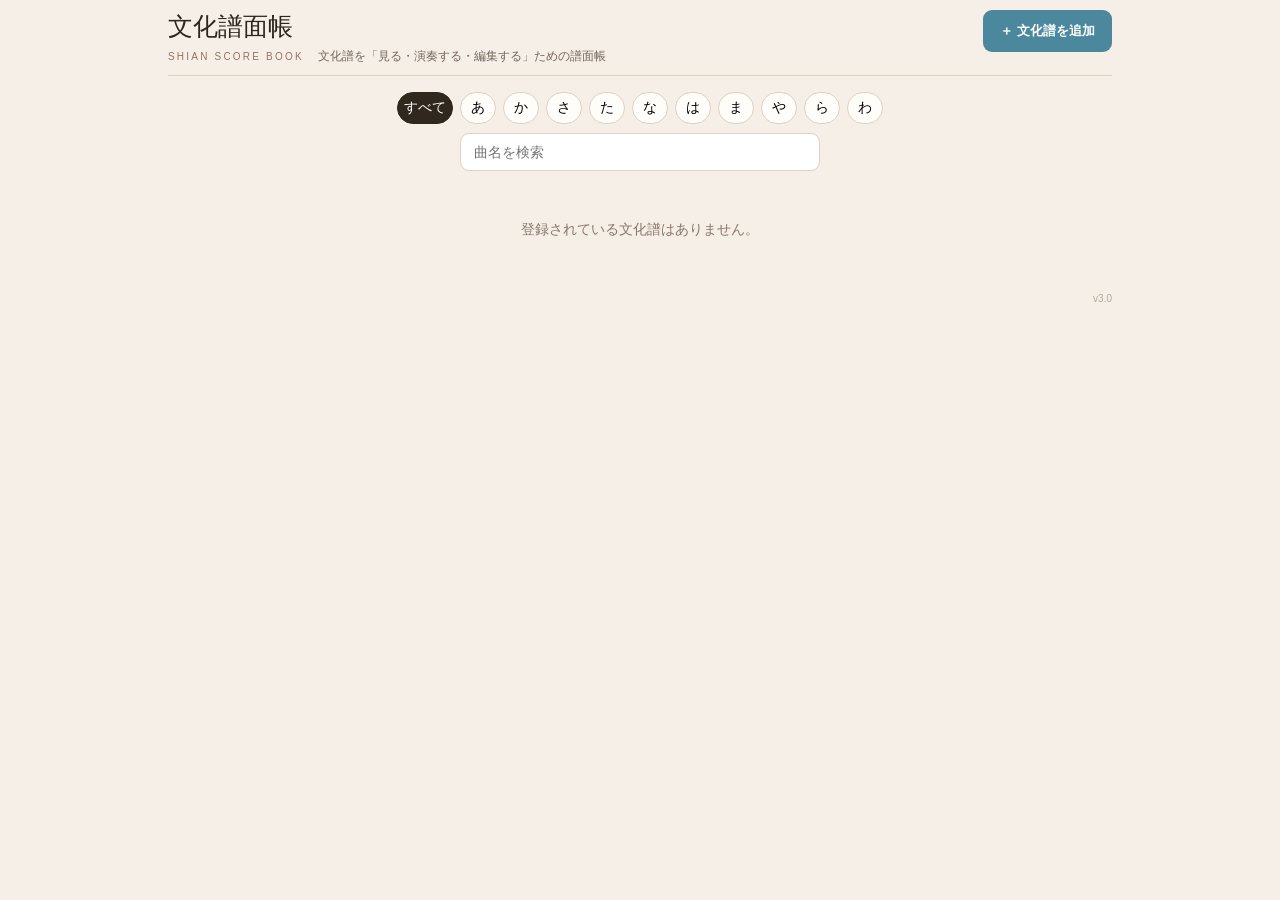
==== index.html @ ff53ab8a "Add files via upload" ====
<!doctype html>
<html lang="ja">
<head>
<meta charset="utf-8">
<meta name="viewport" content="width=device-width,initial-scale=1">
<title>文化譜面帳｜絲庵 v3.0</title>
<style>
:root{--bg:#f5efe7;--paper:#fffdfa;--ink:#2e251f;--line:#dfd0c1;--blue:#4b879d;--blue2:#e8f3f6}
*{box-sizing:border-box} body{margin:0;background:var(--bg);color:var(--ink);font-family:"Yu Mincho","Hiragino Mincho ProN","Noto Serif JP",serif}
.app{max-width:980px;margin:auto;padding:10px 18px 36px}
header{display:flex;align-items:flex-start;justify-content:space-between;gap:16px;border-bottom:1px solid var(--line);padding-bottom:10px}
.brand h1{font-size:25px;font-weight:500;margin:0 0 5px}.subline{display:flex;align-items:center;gap:14px;flex-wrap:wrap}
.en{font:10px/1.2 Arial,sans-serif;letter-spacing:.22em;color:#9a725d}.desc{font-size:12px;color:#77675d}
.add{border:0;border-radius:9px;background:var(--blue);color:white;font-weight:700;padding:12px 17px;cursor:pointer;white-space:nowrap}
.tools{padding:16px 0 8px}.kana{display:flex;gap:7px;flex-wrap:wrap;justify-content:center}
.kana button{min-width:36px;height:32px;border:1px solid var(--line);background:var(--paper);border-radius:18px;font-size:14px;cursor:pointer}
.kana button.active{background:#30271f;color:#fff;border-color:#30271f}.search{display:block;width:min(360px,100%);margin:9px auto 0;border:1px solid var(--line);border-radius:9px;background:white;padding:10px 13px;font-size:14px}
.list{display:grid;gap:9px}.card{min-height:55px;background:var(--paper);border:1px solid var(--line);border-radius:13px;box-shadow:0 1px 3px #0000000d;padding:10px 14px;display:flex;align-items:center;gap:12px}
.title{font-size:17px;flex:1;min-width:120px}.actions{display:flex;align-items:center;gap:7px}.actions button{border:1px solid var(--line);background:#fff;border-radius:7px;padding:9px 12px;font-weight:700;color:#43362e}
.actions .view{background:var(--blue2);border-color:#9fc1ce;color:#315f70}.delete{font-size:10px!important;border:0!important;background:transparent!important;color:#8a776b!important;padding:4px!important}
.empty{text-align:center;color:#8a776b;padding:42px 10px;font-size:14px}
.popup-overlay{position:fixed;inset:0;z-index:9999;display:none;background:rgba(43,35,29,.55)}
.popup-overlay.open{display:block}
.popup-center{position:absolute;left:50%;top:50%;transform:translate(-50%,-50%);width:calc(100% - 36px);max-width:460px}
.popup-card{display:block;width:100%;background:#fffdfa;border:1px solid #d8c6b5;border-radius:16px;box-shadow:0 18px 55px rgba(0,0,0,.38);padding:24px 26px 22px}
.popup-card h2{font-size:21px;font-weight:600;margin:0 0 18px;border-bottom:1px solid #eadfd4;padding-bottom:12px}
.field{margin:14px 0}.field label{display:block;font-size:12px;font-weight:700;margin-bottom:6px;color:#67574d}
.field input{width:100%;padding:11px 12px;border:1px solid var(--line);border-radius:8px;font-size:15px;background:white}
.song-name{padding:10px 12px;background:#f3ece4;border:1px solid #e2d4c7;border-radius:8px;font-size:16px;line-height:1.45;word-break:break-word}
.modal-actions{display:flex;justify-content:flex-end;gap:9px;margin-top:19px}.modal-actions button{padding:9px 16px;border-radius:8px;border:1px solid var(--line);background:#fff;cursor:pointer}.modal-actions .primary{background:var(--blue);border-color:var(--blue);color:white;font-weight:700}
.note{font-size:12px;color:#7d6e65;line-height:1.65;margin:10px 0 0}
.view-options{display:grid;gap:10px;margin-top:12px}.view-option{display:flex;align-items:center;justify-content:space-between;gap:16px;padding:11px 12px;background:#f7f1ea;border:1px solid #e2d4c7;border-radius:9px}.view-option span{font-size:14px}.view-option input{width:20px;height:20px;accent-color:var(--blue)}.view-option.disabled{opacity:.45}.view-help{font-size:11px;color:#7d6e65;line-height:1.55;margin:9px 0 0}
@media(max-width:620px){.app{padding:9px 10px 28px}.brand h1{font-size:21px}.desc{display:none}.add{padding:10px 12px}.card{align-items:flex-start;flex-wrap:wrap}.title{flex-basis:100%}.actions{width:100%;justify-content:flex-start}.actions button{padding:8px 9px}}
</style>
</head>
<body>
<div class="app">
<header>
  <div class="brand"><h1>文化譜面帳</h1><div class="subline"><span class="en">SHIAN SCORE BOOK</span><span class="desc">文化譜を「見る・演奏する・編集する」ための譜面帳</span></div></div>
  <button class="add" id="addBtn">＋ 文化譜を追加</button>
</header>
<section class="tools">
  <div class="kana" id="kana">
<button type="button" class="active" data-row="すべて">すべて</button>
<button type="button" data-row="あ">あ</button>
<button type="button" data-row="か">か</button>
<button type="button" data-row="さ">さ</button>
<button type="button" data-row="た">た</button>
<button type="button" data-row="な">な</button>
<button type="button" data-row="は">は</button>
<button type="button" data-row="ま">ま</button>
<button type="button" data-row="や">や</button>
<button type="button" data-row="ら">ら</button>
<button type="button" data-row="わ">わ</button>
</div>
  <input class="search" id="search" type="search" placeholder="曲名を検索">
</section>
<main class="list" id="list"></main>
<div style="text-align:right;font:10px Arial,sans-serif;color:#b7a89b;margin-top:12px">v3.0</div>
<div class="popup-overlay" id="viewDialog" aria-hidden="true"><div class="popup-center"><div class="popup-card" role="dialog" aria-modal="true"><h2>譜面に表示するもの</h2><div class="song-name" id="viewSongTitle"></div><div class="view-options" id="viewOptions"></div><p class="view-help">チェックを外した項目は、この閲覧時だけ非表示になります。保存済みの文化譜データは変更しません。</p><div class="modal-actions"><button type="button" id="viewCancel">キャンセル</button><button type="button" class="primary" id="viewGo">GO：譜面を見る</button></div></div></div></div>
<input id="file" type="file" accept=".json,application/json" hidden>
</div>

<div class="popup-overlay" id="readingDialog" aria-hidden="true">
<div class="popup-center"><div class="popup-card" role="dialog" aria-modal="true" aria-labelledby="readingTitle">
<h2 id="readingTitle">曲名のよみを入力</h2>
<div class="field"><label>曲名</label><div class="song-name" id="modalTitle"></div></div>
<div class="field"><label for="modalReading">よみ（ひらがな）</label><input id="modalReading" autocomplete="off" placeholder="例：こんぴらふねふね"></div>
<p class="note">50音順に正しく並べるため、この曲の「よみ」だけ入力してください。最初の登録時だけ必要です。</p>
<div class="modal-actions"><button type="button" id="readingCancel">キャンセル</button><button type="button" class="primary" id="registerBtn">登録</button></div>
</div></div></div>

<div class="popup-overlay" id="duplicateDialog" aria-hidden="true">
<div class="popup-center"><div class="popup-card" role="dialog" aria-modal="true" aria-labelledby="duplicateTitle">
<h2 id="duplicateTitle">すでに登録されています</h2><p id="duplicateText"></p>
<p class="note">更新すると、譜面帳に登録されている同名の文化譜データを今回選んだJSONで置き換えます。</p>
<div class="modal-actions"><button type="button" id="duplicateCancel">キャンセル</button><button type="button" class="primary" id="duplicateUpdate">更新</button></div>
</div></div></div>

<script>
(()=>{
const KEY="shian-scorebook-library-v2";
const ROWS=["すべて","あ","か","さ","た","な","は","ま","や","ら","わ"];
let active="すべて", pending=null, duplicateIndex=-1, pendingView=null;
const $=s=>document.querySelector(s), list=$("#list"), file=$("#file"), collator=new Intl.Collator("ja",{sensitivity:"base",numeric:true});

function load(){try{const x=JSON.parse(localStorage.getItem(KEY)||"[]");return Array.isArray(x)?x:[]}catch{return []}}
function save(x){localStorage.setItem(KEY,JSON.stringify(x))}
function hira(s=""){return s.normalize("NFKC").replace(/[ァ-ヶ]/g,c=>String.fromCharCode(c.charCodeAt(0)-0x60)).replace(/\s+/g,"").toLowerCase()}
function baseKana(s=""){return hira(s).normalize("NFD").replace(/[\u3099\u309A]/g,"").normalize("NFC").replace(/[ぁぃぅぇぉ]/g,c=>({"ぁ":"あ","ぃ":"い","ぅ":"う","ぇ":"え","ぉ":"お"}[c])).replace(/[ゃゅょ]/g,c=>({"ゃ":"や","ゅ":"ゆ","ょ":"よ"}[c])).replace("っ","つ")}
function rowOf(reading){
 const c=baseKana(reading)[0]||"";
 const map={あ:"あ",い:"あ",う:"あ",え:"あ",お:"あ",か:"か",き:"か",く:"か",け:"か",こ:"か",さ:"さ",し:"さ",す:"さ",せ:"さ",そ:"さ",た:"た",ち:"た",つ:"た",て:"た",と:"た",な:"な",に:"な",ぬ:"な",ね:"な",の:"な",は:"は",ひ:"は",ふ:"は",へ:"は",ほ:"は",ま:"ま",み:"ま",む:"ま",め:"ま",も:"ま",や:"や",ゆ:"や",よ:"や",ら:"ら",り:"ら",る:"ら",れ:"ら",ろ:"ら",わ:"わ",を:"わ",ん:"わ"};
 return map[c]||"";
}
function kanaOnly(title){return /^[\u3040-\u309f\u30a0-\u30ffー・ 　]+$/.test(title)}
function scoreFrom(data){return data&&data.score&&typeof data.score==="object"?data.score:data}
function titleFrom(data){
 const s=scoreFrom(data)||{};
 return String(s.title||data.title||data.name||data.scoreTitle||"").trim();
}
function readingFrom(data,title){
 const s=scoreFrom(data)||{};
 return String(s.reading||s.yomigana||s.kana||data.reading||data.yomigana||data.kana||(kanaOnly(title)?title:"")).trim();
}
function valid(data){
 if(!data||typeof data!=="object")return false;
 if(data.format==="shian-bunkafu"&&data.score&&typeof data.score==="object")return true;
 const s=scoreFrom(data);
 return !!(s&&typeof s==="object"&&(
   "title" in s||Array.isArray(s.notes)||Array.isArray(s.vocalNotes)||
   Array.isArray(s.scoreParts)||Array.isArray(s.rowMeasureCounts)||
   typeof s.rows==="number"||typeof s.measuresPerRow==="number"
 ));
}
function makeItem(data,title,reading,old={}){
 return {...old,id:old.id||crypto.randomUUID(),title,reading:hira(reading),payload:data,updatedAt:new Date().toISOString(),createdAt:old.createdAt||new Date().toISOString()};
}
function openPopup(el){el.classList.add("open");el.setAttribute("aria-hidden","false")}
function closePopup(el){el.classList.remove("open");el.setAttribute("aria-hidden","true")}
function finishAdd(data,title,reading){
 let lib=load(); duplicateIndex=lib.findIndex(x=>x.title===title);
 pending={data,title,reading};
 if(duplicateIndex>=0){$("#duplicateText").textContent="「"+title+"」は譜面帳に登録済みです。更新しますか？";openPopup($("#duplicateDialog"));return}
 lib.push(makeItem(data,title,reading));save(lib);pending=null;render();
}
function scoreOfPayload(payload){return payload&&payload.score&&typeof payload.score==="object"?payload.score:payload}
function hasLyrics(score){return Array.isArray(score?.lyrics)&&score.lyrics.some(x=>String(x||"").trim())}
function hasVocal(score){return Array.isArray(score?.vocalNotes)&&score.vocalNotes.length>0}
function layerLabel(layer,index){if(layer?.name)return String(layer.name);if(layer?.label)return String(layer.label);if(layer?.id==="technique-layer")return "奏法";return "書き込み"+(index+1)}
function openViewOptions(item){
 const score=scoreOfPayload(item.payload)||{},box=$("#viewOptions");pendingView=item;$("#viewSongTitle").textContent=item.title;box.innerHTML="";
 const add=(key,label,checked,enabled=true)=>{const row=document.createElement("label");row.className="view-option"+(enabled?"":" disabled");const name=document.createElement("span");name.textContent=label;const input=document.createElement("input");input.type="checkbox";input.dataset.viewKey=key;input.checked=checked;input.disabled=!enabled;row.append(name,input);box.append(row)};
 add("lyrics","歌詞",score.lyricsVisible!==false,hasLyrics(score));add("vocal","唄",score.vocalVisible!==false,hasVocal(score));
 (Array.isArray(score.layers)?score.layers:[]).forEach((layer,i)=>{const tech=layer?.id==="technique-layer",items=Array.isArray(layer?.items)&&layer.items.length>0;add("layer:"+i,layerLabel(layer,i),layer?.visible!==false,tech||items)});
 openPopup($("#viewDialog"));
}
function render(){
 let lib=load().sort((a,b)=>collator.compare(hira(a.reading||a.title),hira(b.reading||b.title)));
 const q=hira($("#search").value);
 lib=lib.filter(x=>(active==="すべて"||rowOf(x.reading||x.title)===active)&&(!q||hira(x.title).includes(q)||hira(x.reading).includes(q)));
 list.innerHTML="";
 if(!lib.length){list.innerHTML='<div class="empty">登録されている文化譜はありません。</div>';return}
 for(const x of lib){
  const card=document.createElement("article");card.className="card";
  const t=document.createElement("div");t.className="title";t.textContent=x.title;
  const a=document.createElement("div");a.className="actions";
  const view=document.createElement("button");view.className="view";view.textContent="譜面を見る";view.title="表示する項目を選んで譜面を見る";view.onclick=()=>openViewOptions(x);
  const play=document.createElement("button");play.textContent="▶ 自動演奏";play.title="絲庵譜プレーヤーで開く";
  play.onclick=()=>{
    try{
      sessionStorage.setItem("shian-scorebook-player-score",JSON.stringify(x.payload));
      location.href="./player.html?from=scorebook";
    }catch(error){
      alert("自動演奏へ文化譜を渡せませんでした。\n"+(error?.message||error));
    }
  };
  const del=document.createElement("button");del.className="delete";del.textContent="譜面帳から削除";
  del.onclick=()=>{if(confirm("「"+x.title+"」を譜面帳から削除しますか？\\n元のJSONファイルは削除されません。")){save(load().filter(y=>y.id!==x.id));render()}};
  a.append(view,play,del);card.append(t,a);list.append(card);
 }
}
const kana=$("#kana");
kana.querySelectorAll("button[data-row]").forEach(b=>{
 b.addEventListener("click",()=>{
   active=b.dataset.row;
   kana.querySelectorAll("button[data-row]").forEach(x=>x.classList.toggle("active",x===b));
   render();
 });
});
$("#search").addEventListener("input",render);
$("#addBtn").onclick=()=>{file.value="";file.click()};
file.onchange=async()=>{
 const f=file.files[0];if(!f)return;
 try{
  const data=JSON.parse(await f.text());
  if(!valid(data))throw new Error("文化譜JSONとして認識できません。文化譜作成アプリで保存したJSONを選んでください。");
  const title=titleFrom(data);if(!title)throw new Error("曲名が見つかりません。");
  const reading=readingFrom(data,title);
  if(reading){finishAdd(data,title,reading)}
  else{pending={data,title};$("#modalTitle").textContent=title;$("#modalReading").value="";openPopup($("#readingDialog"));setTimeout(()=>$("#modalReading").focus(),50)}
 }catch(e){alert("文化譜を追加できませんでした。\\n"+e.message)}
};
$("#readingCancel").onclick=()=>{closePopup($("#readingDialog"));pending=null};
$("#registerBtn").onclick=()=>{
 if(!pending)return;
 const r=$("#modalReading").value.trim();
 if(!r){$("#modalReading").focus();return}
 const p=pending;pending=null;closePopup($("#readingDialog"));finishAdd(p.data,p.title,r);
};
$("#duplicateCancel").onclick=()=>{closePopup($("#duplicateDialog"));pending=null;duplicateIndex=-1};
$("#duplicateUpdate").onclick=()=>{
 if(pending&&duplicateIndex>=0){
  const lib=load(),old=lib[duplicateIndex];
  lib[duplicateIndex]=makeItem(pending.data,pending.title,pending.reading||old.reading,old);save(lib);render();
 }
 closePopup($("#duplicateDialog"));pending=null;duplicateIndex=-1;
};
$("#modalReading").addEventListener("keydown",e=>{if(e.key==="Enter")$("#registerBtn").click()});
$("#viewCancel").onclick=()=>{closePopup($("#viewDialog"));pendingView=null};
$("#viewGo").onclick=()=>{
 if(!pendingView)return;
 try{
  const cloned=JSON.parse(JSON.stringify(pendingView.payload)),score=scoreOfPayload(cloned);
  $("#viewOptions").querySelectorAll("input[data-view-key]").forEach(input=>{if(input.disabled)return;const key=input.dataset.viewKey;if(key==="lyrics")score.lyricsVisible=input.checked;else if(key==="vocal")score.vocalVisible=input.checked;else if(key.startsWith("layer:")){const i=Number(key.slice(6));if(Array.isArray(score.layers)&&score.layers[i]){score.layers[i].visible=input.checked;score.layers[i].printEnabled=input.checked}}});
  sessionStorage.setItem("shian-scorebook-view-score",JSON.stringify(cloned));closePopup($("#viewDialog"));pendingView=null;location.href="./viewer.html";
 }catch(error){alert("譜面を開く準備ができませんでした。\\n"+(error?.message||error))}
};
render();
})();
</script>
</body></html>
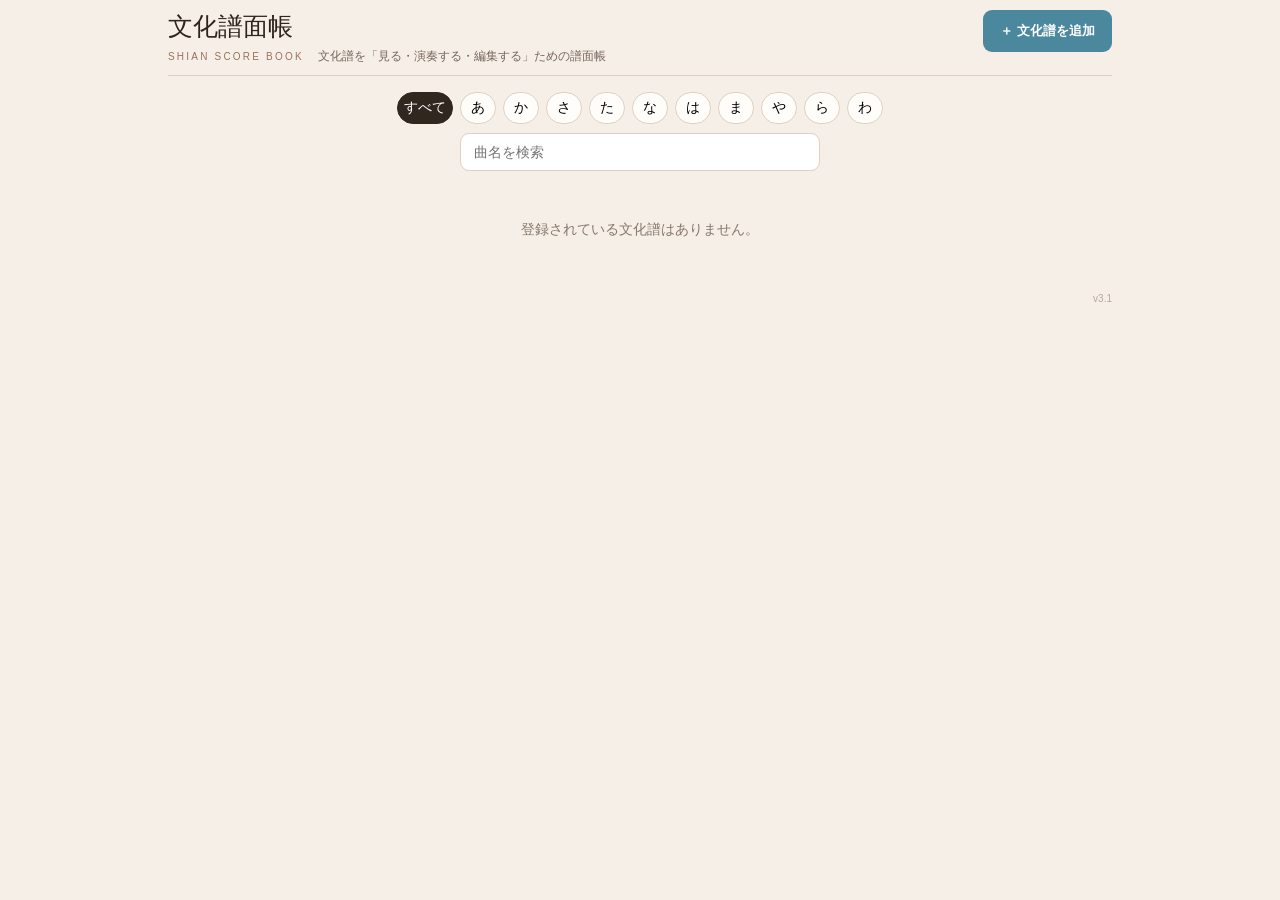
==== commit 18dbde57: "Add files via upload" ====
--- a/index.html
+++ b/index.html
@@ -3,7 +3,7 @@
 <head>
 <meta charset="utf-8">
 <meta name="viewport" content="width=device-width,initial-scale=1">
-<title>文化譜面帳｜絲庵 v3.0</title>
+<title>文化譜面帳｜絲庵 v3.1</title>
 <style>
 :root{--bg:#f5efe7;--paper:#fffdfa;--ink:#2e251f;--line:#dfd0c1;--blue:#4b879d;--blue2:#e8f3f6}
 *{box-sizing:border-box} body{margin:0;background:var(--bg);color:var(--ink);font-family:"Yu Mincho","Hiragino Mincho ProN","Noto Serif JP",serif}
@@ -56,7 +56,7 @@
   <input class="search" id="search" type="search" placeholder="曲名を検索">
 </section>
 <main class="list" id="list"></main>
-<div style="text-align:right;font:10px Arial,sans-serif;color:#b7a89b;margin-top:12px">v3.0</div>
+<div style="text-align:right;font:10px Arial,sans-serif;color:#b7a89b;margin-top:12px">v3.1</div>
 <div class="popup-overlay" id="viewDialog" aria-hidden="true"><div class="popup-center"><div class="popup-card" role="dialog" aria-modal="true"><h2>譜面に表示するもの</h2><div class="song-name" id="viewSongTitle"></div><div class="view-options" id="viewOptions"></div><p class="view-help">チェックを外した項目は、この閲覧時だけ非表示になります。保存済みの文化譜データは変更しません。</p><div class="modal-actions"><button type="button" id="viewCancel">キャンセル</button><button type="button" class="primary" id="viewGo">GO：譜面を見る</button></div></div></div></div>
 <input id="file" type="file" accept=".json,application/json" hidden>
 </div>
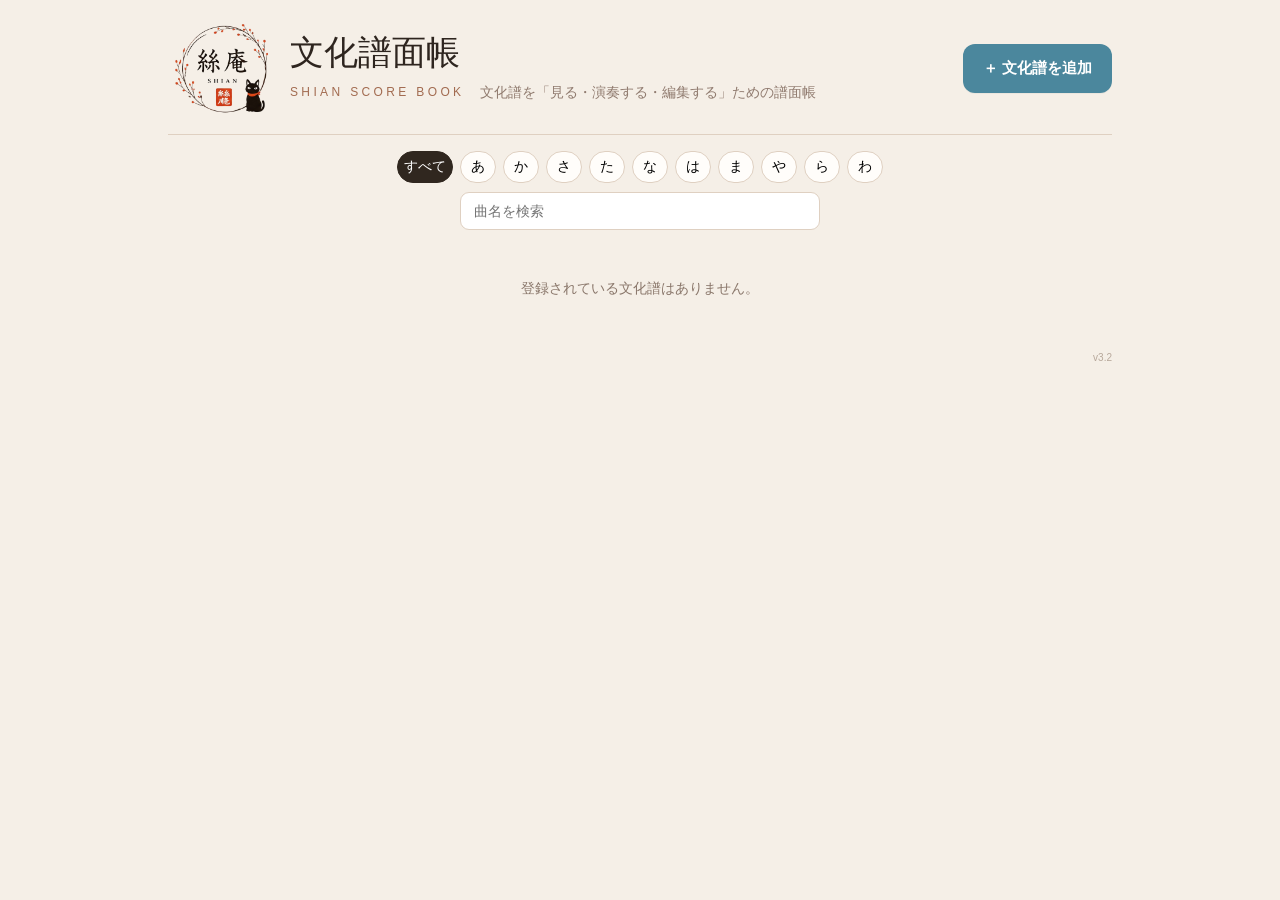
==== commit 196ee943: "Add files via upload" ====
--- a/index.html
+++ b/index.html
@@ -3,15 +3,22 @@
 <head>
 <meta charset="utf-8">
 <meta name="viewport" content="width=device-width,initial-scale=1">
-<title>文化譜面帳｜絲庵 v3.1</title>
+<title>文化譜面帳｜絲庵 v3.2</title>
 <style>
 :root{--bg:#f5efe7;--paper:#fffdfa;--ink:#2e251f;--line:#dfd0c1;--blue:#4b879d;--blue2:#e8f3f6}
 *{box-sizing:border-box} body{margin:0;background:var(--bg);color:var(--ink);font-family:"Yu Mincho","Hiragino Mincho ProN","Noto Serif JP",serif}
 .app{max-width:980px;margin:auto;padding:10px 18px 36px}
-header{display:flex;align-items:flex-start;justify-content:space-between;gap:16px;border-bottom:1px solid var(--line);padding-bottom:10px}
-.brand h1{font-size:25px;font-weight:500;margin:0 0 5px}.subline{display:flex;align-items:center;gap:14px;flex-wrap:wrap}
+header.top-header{display:flex;align-items:center;justify-content:space-between;gap:22px;border-bottom:1px solid var(--line);padding:6px 0 14px}
+.brand-block{display:flex;align-items:center;gap:18px;min-width:0}
+.brand-logo{width:104px;height:104px;object-fit:contain;flex:0 0 auto}
+.brand-copy{min-width:0}
+.brand-copy h1{font:500 34px/1.15 "Yu Mincho",serif;margin:0 0 10px;white-space:nowrap}
+.brand-copy .subline{display:flex;align-items:center;gap:16px;flex-wrap:wrap}
+.brand-copy .en{font-size:12px;letter-spacing:.28em;color:#a26b50;white-space:nowrap}
+.brand-copy .desc{font:14px/1.5 "Yu Mincho",serif;color:#907b6f}
+.subline{display:flex;align-items:center;gap:14px;flex-wrap:wrap}
 .en{font:10px/1.2 Arial,sans-serif;letter-spacing:.22em;color:#9a725d}.desc{font-size:12px;color:#77675d}
-.add{border:0;border-radius:9px;background:var(--blue);color:white;font-weight:700;padding:12px 17px;cursor:pointer;white-space:nowrap}
+.add{border:0;border-radius:12px;background:var(--blue);color:white;font-weight:700;padding:15px 20px;cursor:pointer;white-space:nowrap;font-size:15px;box-shadow:0 1px 0 rgba(0,0,0,.04)}
 .tools{padding:16px 0 8px}.kana{display:flex;gap:7px;flex-wrap:wrap;justify-content:center}
 .kana button{min-width:36px;height:32px;border:1px solid var(--line);background:var(--paper);border-radius:18px;font-size:14px;cursor:pointer}
 .kana button.active{background:#30271f;color:#fff;border-color:#30271f}.search{display:block;width:min(360px,100%);margin:9px auto 0;border:1px solid var(--line);border-radius:9px;background:white;padding:10px 13px;font-size:14px}
@@ -30,13 +37,35 @@
 .modal-actions{display:flex;justify-content:flex-end;gap:9px;margin-top:19px}.modal-actions button{padding:9px 16px;border-radius:8px;border:1px solid var(--line);background:#fff;cursor:pointer}.modal-actions .primary{background:var(--blue);border-color:var(--blue);color:white;font-weight:700}
 .note{font-size:12px;color:#7d6e65;line-height:1.65;margin:10px 0 0}
 .view-options{display:grid;gap:10px;margin-top:12px}.view-option{display:flex;align-items:center;justify-content:space-between;gap:16px;padding:11px 12px;background:#f7f1ea;border:1px solid #e2d4c7;border-radius:9px}.view-option span{font-size:14px}.view-option input{width:20px;height:20px;accent-color:var(--blue)}.view-option.disabled{opacity:.45}.view-help{font-size:11px;color:#7d6e65;line-height:1.55;margin:9px 0 0}
-@media(max-width:620px){.app{padding:9px 10px 28px}.brand h1{font-size:21px}.desc{display:none}.add{padding:10px 12px}.card{align-items:flex-start;flex-wrap:wrap}.title{flex-basis:100%}.actions{width:100%;justify-content:flex-start}.actions button{padding:8px 9px}}
+@media(max-width:620px){
+.app{padding:9px 10px 28px}
+header.top-header{align-items:center;gap:9px;padding-bottom:10px}
+.brand-block{gap:10px}
+.brand-logo{width:62px;height:62px}
+.brand-copy h1{font-size:22px;margin-bottom:5px}
+.brand-copy .en{font-size:9px;letter-spacing:.18em}
+.brand-copy .desc{display:none}
+.add{padding:10px 11px;font-size:12px}
+.card{align-items:flex-start;flex-wrap:wrap}
+.title{flex-basis:100%}
+.actions{width:100%;justify-content:flex-start}
+.actions button{padding:8px 9px}
+}
 </style>
 </head>
 <body>
 <div class="app">
-<header>
-  <div class="brand"><h1>文化譜面帳</h1><div class="subline"><span class="en">SHIAN SCORE BOOK</span><span class="desc">文化譜を「見る・演奏する・編集する」ための譜面帳</span></div></div>
+<header class="top-header">
+  <div class="brand-block">
+    <img class="brand-logo" src="./assets/shian.png" alt="絲庵 SHIAN">
+    <div class="brand-copy">
+      <h1>文化譜面帳</h1>
+      <div class="subline">
+        <span class="en">SHIAN SCORE BOOK</span>
+        <span class="desc">文化譜を「見る・演奏する・編集する」ための譜面帳</span>
+      </div>
+    </div>
+  </div>
   <button class="add" id="addBtn">＋ 文化譜を追加</button>
 </header>
 <section class="tools">
@@ -56,7 +85,7 @@
   <input class="search" id="search" type="search" placeholder="曲名を検索">
 </section>
 <main class="list" id="list"></main>
-<div style="text-align:right;font:10px Arial,sans-serif;color:#b7a89b;margin-top:12px">v3.1</div>
+<div style="text-align:right;font:10px Arial,sans-serif;color:#b7a89b;margin-top:12px">v3.2</div>
 <div class="popup-overlay" id="viewDialog" aria-hidden="true"><div class="popup-center"><div class="popup-card" role="dialog" aria-modal="true"><h2>譜面に表示するもの</h2><div class="song-name" id="viewSongTitle"></div><div class="view-options" id="viewOptions"></div><p class="view-help">チェックを外した項目は、この閲覧時だけ非表示になります。保存済みの文化譜データは変更しません。</p><div class="modal-actions"><button type="button" id="viewCancel">キャンセル</button><button type="button" class="primary" id="viewGo">GO：譜面を見る</button></div></div></div></div>
 <input id="file" type="file" accept=".json,application/json" hidden>
 </div>
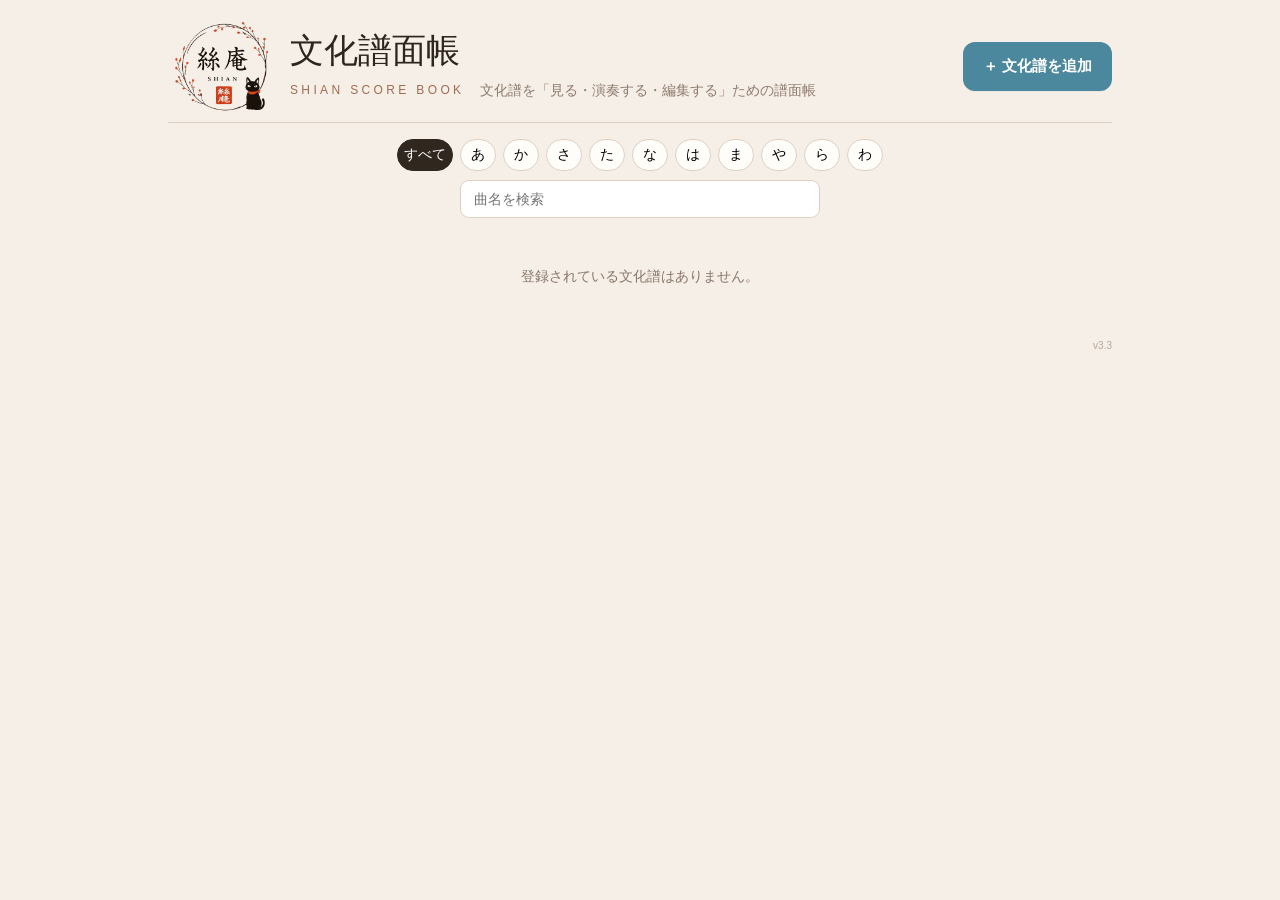
==== commit 68dd2cf7: "Add files via upload" ====
--- a/index.html
+++ b/index.html
@@ -3,12 +3,12 @@
 <head>
 <meta charset="utf-8">
 <meta name="viewport" content="width=device-width,initial-scale=1">
-<title>文化譜面帳｜絲庵 v3.2</title>
+<title>文化譜面帳｜絲庵 v3.3</title>
 <style>
 :root{--bg:#f5efe7;--paper:#fffdfa;--ink:#2e251f;--line:#dfd0c1;--blue:#4b879d;--blue2:#e8f3f6}
 *{box-sizing:border-box} body{margin:0;background:var(--bg);color:var(--ink);font-family:"Yu Mincho","Hiragino Mincho ProN","Noto Serif JP",serif}
 .app{max-width:980px;margin:auto;padding:10px 18px 36px}
-header.top-header{display:flex;align-items:center;justify-content:space-between;gap:22px;border-bottom:1px solid var(--line);padding:6px 0 14px}
+header.top-header{display:flex;align-items:center;justify-content:space-between;gap:22px;border-bottom:1px solid var(--line);padding:4px 0 4px}
 .brand-block{display:flex;align-items:center;gap:18px;min-width:0}
 .brand-logo{width:104px;height:104px;object-fit:contain;flex:0 0 auto}
 .brand-copy{min-width:0}
@@ -39,7 +39,7 @@
 .view-options{display:grid;gap:10px;margin-top:12px}.view-option{display:flex;align-items:center;justify-content:space-between;gap:16px;padding:11px 12px;background:#f7f1ea;border:1px solid #e2d4c7;border-radius:9px}.view-option span{font-size:14px}.view-option input{width:20px;height:20px;accent-color:var(--blue)}.view-option.disabled{opacity:.45}.view-help{font-size:11px;color:#7d6e65;line-height:1.55;margin:9px 0 0}
 @media(max-width:620px){
 .app{padding:9px 10px 28px}
-header.top-header{align-items:center;gap:9px;padding-bottom:10px}
+header.top-header{align-items:center;gap:9px;padding-bottom:5px}
 .brand-block{gap:10px}
 .brand-logo{width:62px;height:62px}
 .brand-copy h1{font-size:22px;margin-bottom:5px}
@@ -85,7 +85,7 @@
   <input class="search" id="search" type="search" placeholder="曲名を検索">
 </section>
 <main class="list" id="list"></main>
-<div style="text-align:right;font:10px Arial,sans-serif;color:#b7a89b;margin-top:12px">v3.2</div>
+<div style="text-align:right;font:10px Arial,sans-serif;color:#b7a89b;margin-top:12px">v3.3</div>
 <div class="popup-overlay" id="viewDialog" aria-hidden="true"><div class="popup-center"><div class="popup-card" role="dialog" aria-modal="true"><h2>譜面に表示するもの</h2><div class="song-name" id="viewSongTitle"></div><div class="view-options" id="viewOptions"></div><p class="view-help">チェックを外した項目は、この閲覧時だけ非表示になります。保存済みの文化譜データは変更しません。</p><div class="modal-actions"><button type="button" id="viewCancel">キャンセル</button><button type="button" class="primary" id="viewGo">GO：譜面を見る</button></div></div></div></div>
 <input id="file" type="file" accept=".json,application/json" hidden>
 </div>
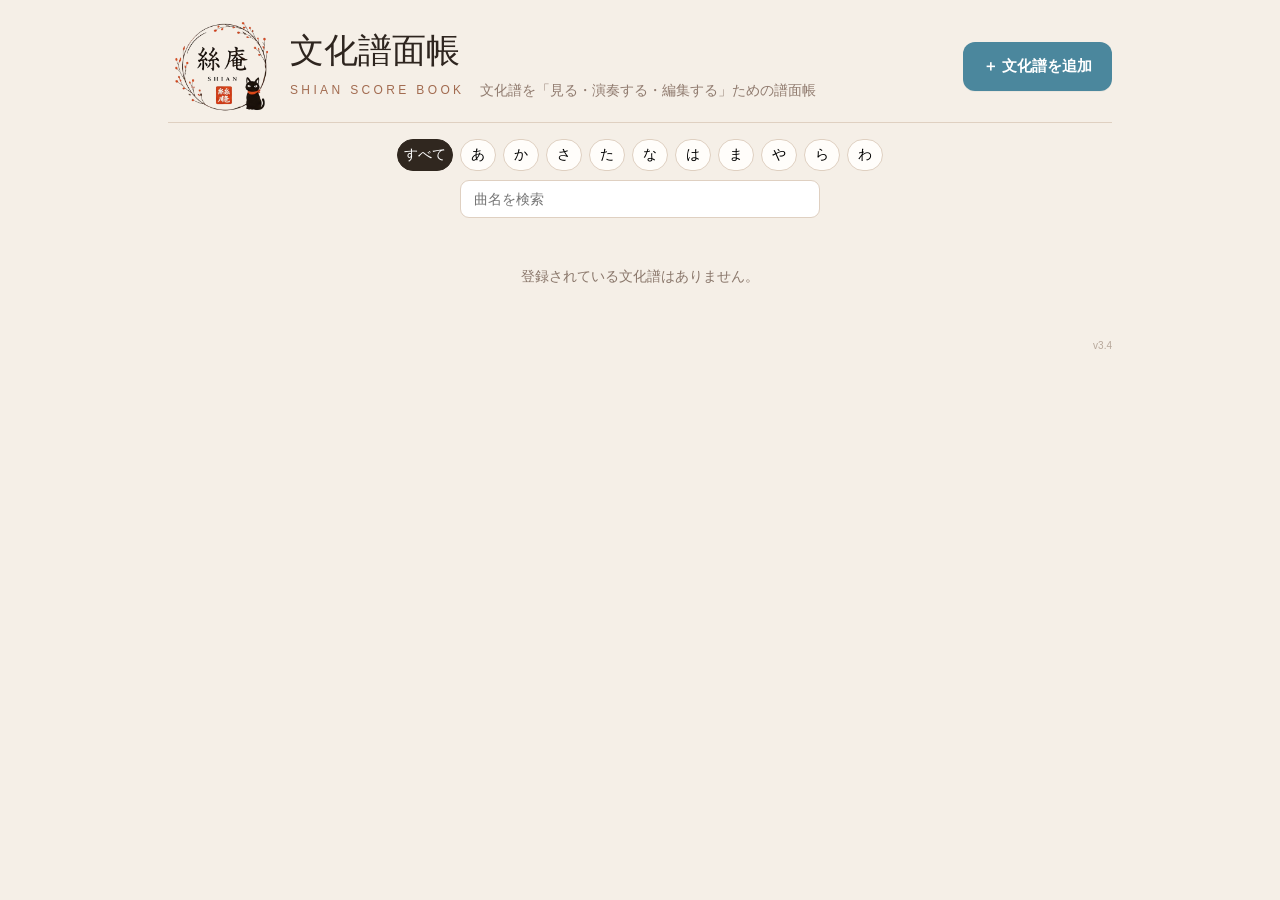
==== commit 27068975: "Add files via upload" ====
--- a/index.html
+++ b/index.html
@@ -3,7 +3,7 @@
 <head>
 <meta charset="utf-8">
 <meta name="viewport" content="width=device-width,initial-scale=1">
-<title>文化譜面帳｜絲庵 v3.3</title>
+<title>文化譜面帳｜絲庵 v3.4</title>
 <style>
 :root{--bg:#f5efe7;--paper:#fffdfa;--ink:#2e251f;--line:#dfd0c1;--blue:#4b879d;--blue2:#e8f3f6}
 *{box-sizing:border-box} body{margin:0;background:var(--bg);color:var(--ink);font-family:"Yu Mincho","Hiragino Mincho ProN","Noto Serif JP",serif}
@@ -85,7 +85,7 @@
   <input class="search" id="search" type="search" placeholder="曲名を検索">
 </section>
 <main class="list" id="list"></main>
-<div style="text-align:right;font:10px Arial,sans-serif;color:#b7a89b;margin-top:12px">v3.3</div>
+<div style="text-align:right;font:10px Arial,sans-serif;color:#b7a89b;margin-top:12px">v3.4</div>
 <div class="popup-overlay" id="viewDialog" aria-hidden="true"><div class="popup-center"><div class="popup-card" role="dialog" aria-modal="true"><h2>譜面に表示するもの</h2><div class="song-name" id="viewSongTitle"></div><div class="view-options" id="viewOptions"></div><p class="view-help">チェックを外した項目は、この閲覧時だけ非表示になります。保存済みの文化譜データは変更しません。</p><div class="modal-actions"><button type="button" id="viewCancel">キャンセル</button><button type="button" class="primary" id="viewGo">GO：譜面を見る</button></div></div></div></div>
 <input id="file" type="file" accept=".json,application/json" hidden>
 </div>
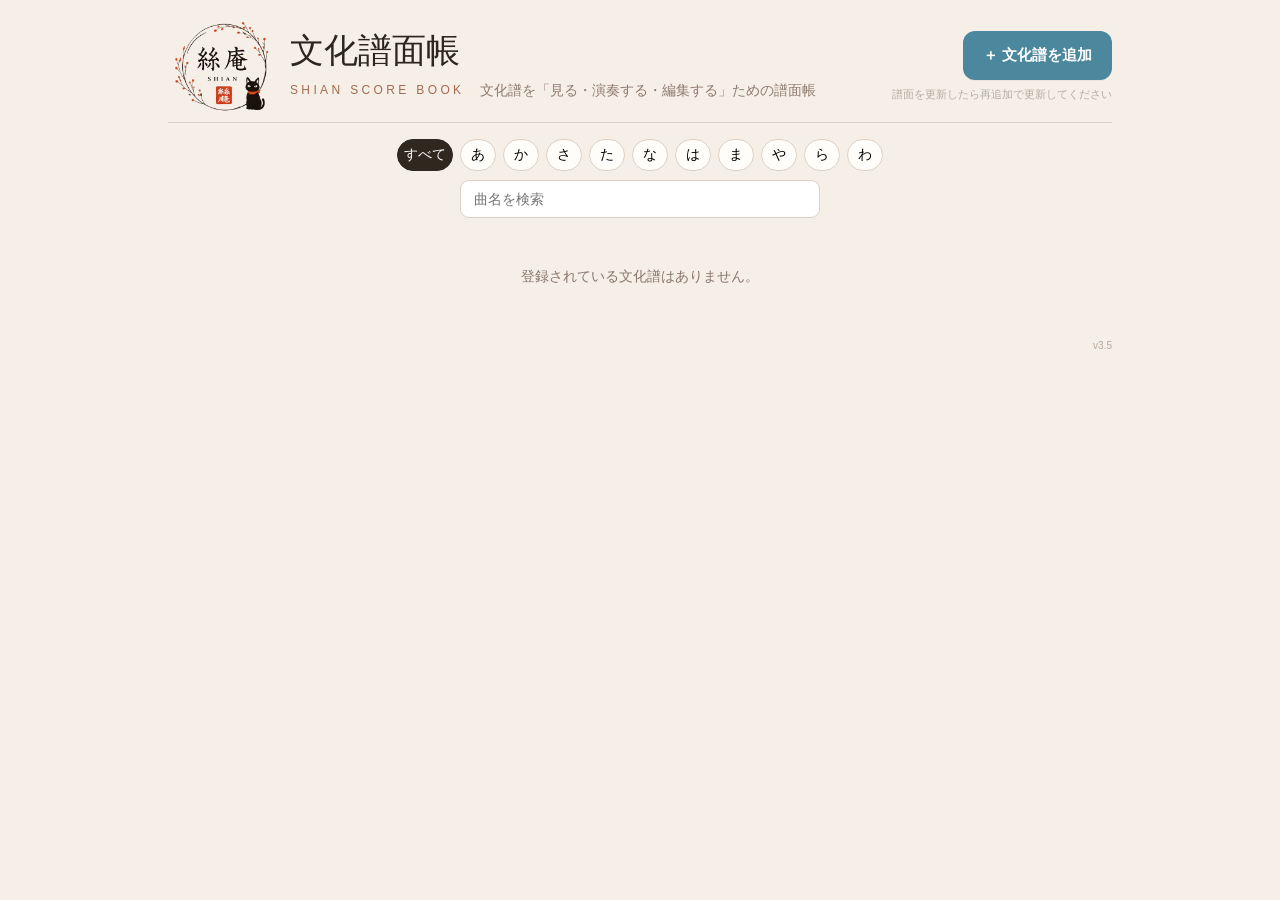
==== commit a4ec51e5: "Add files via upload" ====
--- a/index.html
+++ b/index.html
@@ -3,7 +3,7 @@
 <head>
 <meta charset="utf-8">
 <meta name="viewport" content="width=device-width,initial-scale=1">
-<title>文化譜面帳｜絲庵 v3.4</title>
+<title>文化譜面帳｜絲庵 v3.5</title>
 <style>
 :root{--bg:#f5efe7;--paper:#fffdfa;--ink:#2e251f;--line:#dfd0c1;--blue:#4b879d;--blue2:#e8f3f6}
 *{box-sizing:border-box} body{margin:0;background:var(--bg);color:var(--ink);font-family:"Yu Mincho","Hiragino Mincho ProN","Noto Serif JP",serif}
@@ -18,7 +18,7 @@
 .brand-copy .desc{font:14px/1.5 "Yu Mincho",serif;color:#907b6f}
 .subline{display:flex;align-items:center;gap:14px;flex-wrap:wrap}
 .en{font:10px/1.2 Arial,sans-serif;letter-spacing:.22em;color:#9a725d}.desc{font-size:12px;color:#77675d}
-.add{border:0;border-radius:12px;background:var(--blue);color:white;font-weight:700;padding:15px 20px;cursor:pointer;white-space:nowrap;font-size:15px;box-shadow:0 1px 0 rgba(0,0,0,.04)}
+.header-actions{display:flex;flex-direction:column;align-items:flex-end;gap:7px;flex:0 0 auto}.add{border:0;border-radius:12px;background:var(--blue);color:white;font-weight:700;padding:15px 20px;cursor:pointer;white-space:nowrap;font-size:15px;box-shadow:0 1px 0 rgba(0,0,0,.04)}.update-note{margin:0;color:#b8aba1;font:11px/1.35 "Yu Gothic",sans-serif;white-space:nowrap;text-align:right}
 .tools{padding:16px 0 8px}.kana{display:flex;gap:7px;flex-wrap:wrap;justify-content:center}
 .kana button{min-width:36px;height:32px;border:1px solid var(--line);background:var(--paper);border-radius:18px;font-size:14px;cursor:pointer}
 .kana button.active{background:#30271f;color:#fff;border-color:#30271f}.search{display:block;width:min(360px,100%);margin:9px auto 0;border:1px solid var(--line);border-radius:9px;background:white;padding:10px 13px;font-size:14px}
@@ -45,7 +45,7 @@
 .brand-copy h1{font-size:22px;margin-bottom:5px}
 .brand-copy .en{font-size:9px;letter-spacing:.18em}
 .brand-copy .desc{display:none}
-.add{padding:10px 11px;font-size:12px}
+.header-actions{gap:4px}.add{padding:10px 11px;font-size:12px}.update-note{font-size:9px;white-space:normal;max-width:150px}
 .card{align-items:flex-start;flex-wrap:wrap}
 .title{flex-basis:100%}
 .actions{width:100%;justify-content:flex-start}
@@ -66,7 +66,10 @@
       </div>
     </div>
   </div>
-  <button class="add" id="addBtn">＋ 文化譜を追加</button>
+  <div class="header-actions">
+    <button class="add" id="addBtn">＋ 文化譜を追加</button>
+    <p class="update-note">譜面を更新したら再追加で更新してください</p>
+  </div>
 </header>
 <section class="tools">
   <div class="kana" id="kana">
@@ -85,7 +88,7 @@
   <input class="search" id="search" type="search" placeholder="曲名を検索">
 </section>
 <main class="list" id="list"></main>
-<div style="text-align:right;font:10px Arial,sans-serif;color:#b7a89b;margin-top:12px">v3.4</div>
+<div style="text-align:right;font:10px Arial,sans-serif;color:#b7a89b;margin-top:12px">v3.5</div>
 <div class="popup-overlay" id="viewDialog" aria-hidden="true"><div class="popup-center"><div class="popup-card" role="dialog" aria-modal="true"><h2>譜面に表示するもの</h2><div class="song-name" id="viewSongTitle"></div><div class="view-options" id="viewOptions"></div><p class="view-help">チェックを外した項目は、この閲覧時だけ非表示になります。保存済みの文化譜データは変更しません。</p><div class="modal-actions"><button type="button" id="viewCancel">キャンセル</button><button type="button" class="primary" id="viewGo">GO：譜面を見る</button></div></div></div></div>
 <input id="file" type="file" accept=".json,application/json" hidden>
 </div>
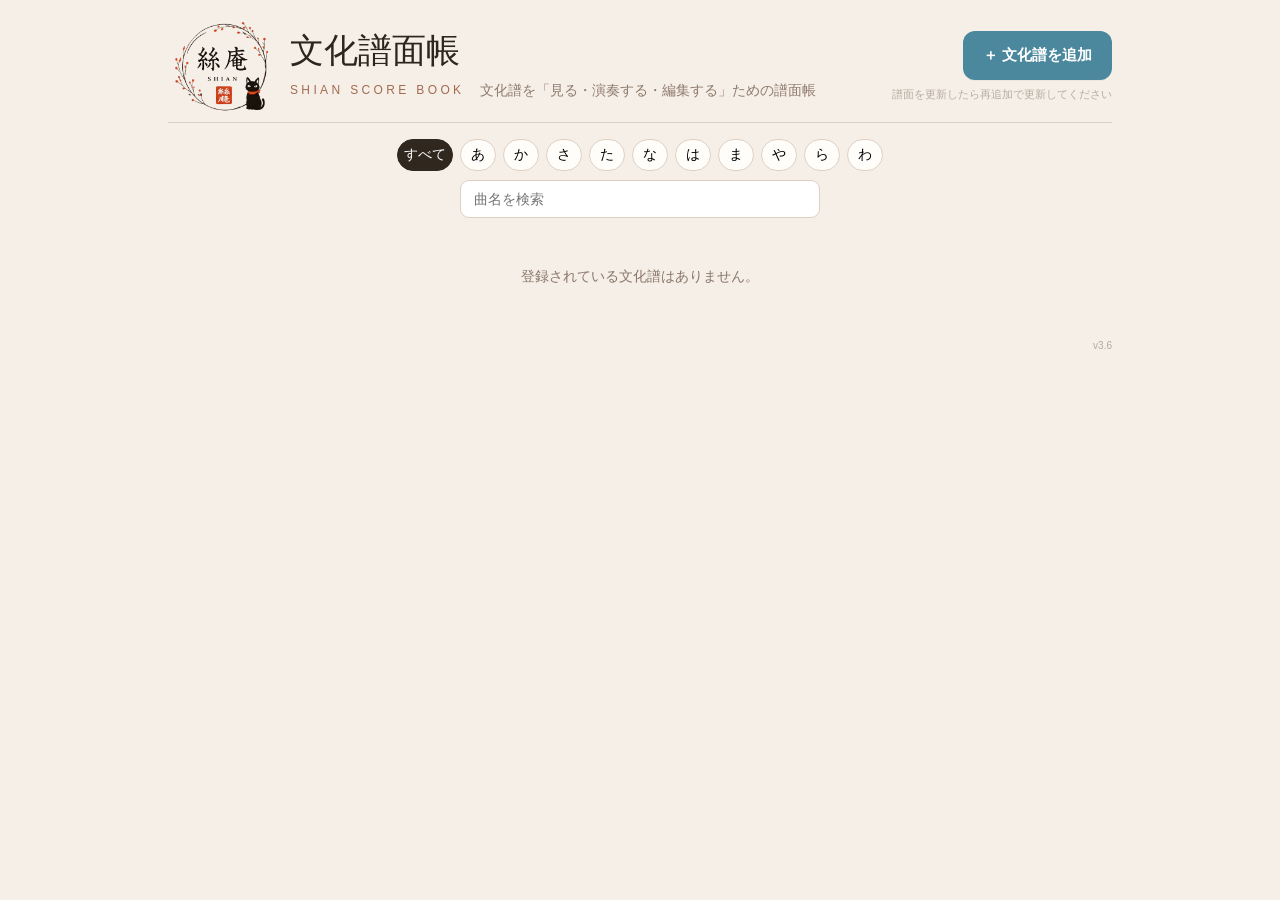
==== commit 8ac665db: "Add files via upload" ====
--- a/index.html
+++ b/index.html
@@ -3,7 +3,7 @@
 <head>
 <meta charset="utf-8">
 <meta name="viewport" content="width=device-width,initial-scale=1">
-<title>文化譜面帳｜絲庵 v3.5</title>
+<title>文化譜面帳｜絲庵 v3.6</title>
 <style>
 :root{--bg:#f5efe7;--paper:#fffdfa;--ink:#2e251f;--line:#dfd0c1;--blue:#4b879d;--blue2:#e8f3f6}
 *{box-sizing:border-box} body{margin:0;background:var(--bg);color:var(--ink);font-family:"Yu Mincho","Hiragino Mincho ProN","Noto Serif JP",serif}
@@ -88,7 +88,7 @@
   <input class="search" id="search" type="search" placeholder="曲名を検索">
 </section>
 <main class="list" id="list"></main>
-<div style="text-align:right;font:10px Arial,sans-serif;color:#b7a89b;margin-top:12px">v3.5</div>
+<div style="text-align:right;font:10px Arial,sans-serif;color:#b7a89b;margin-top:12px">v3.6</div>
 <div class="popup-overlay" id="viewDialog" aria-hidden="true"><div class="popup-center"><div class="popup-card" role="dialog" aria-modal="true"><h2>譜面に表示するもの</h2><div class="song-name" id="viewSongTitle"></div><div class="view-options" id="viewOptions"></div><p class="view-help">チェックを外した項目は、この閲覧時だけ非表示になります。保存済みの文化譜データは変更しません。</p><div class="modal-actions"><button type="button" id="viewCancel">キャンセル</button><button type="button" class="primary" id="viewGo">GO：譜面を見る</button></div></div></div></div>
 <input id="file" type="file" accept=".json,application/json" hidden>
 </div>
@@ -235,7 +235,9 @@
  try{
   const cloned=JSON.parse(JSON.stringify(pendingView.payload)),score=scoreOfPayload(cloned);
   $("#viewOptions").querySelectorAll("input[data-view-key]").forEach(input=>{if(input.disabled)return;const key=input.dataset.viewKey;if(key==="lyrics")score.lyricsVisible=input.checked;else if(key==="vocal")score.vocalVisible=input.checked;else if(key.startsWith("layer:")){const i=Number(key.slice(6));if(Array.isArray(score.layers)&&score.layers[i]){score.layers[i].visible=input.checked;score.layers[i].printEnabled=input.checked}}});
-  sessionStorage.setItem("shian-scorebook-view-score",JSON.stringify(cloned));closePopup($("#viewDialog"));pendingView=null;location.href="./viewer.html";
+  sessionStorage.setItem("shian-scorebook-view-score",JSON.stringify(cloned));
+  sessionStorage.setItem("shian-scorebook-view-item-id",String(pendingView.id||""));
+  closePopup($("#viewDialog"));pendingView=null;location.href="./viewer.html";
  }catch(error){alert("譜面を開く準備ができませんでした。\\n"+(error?.message||error))}
 };
 render();
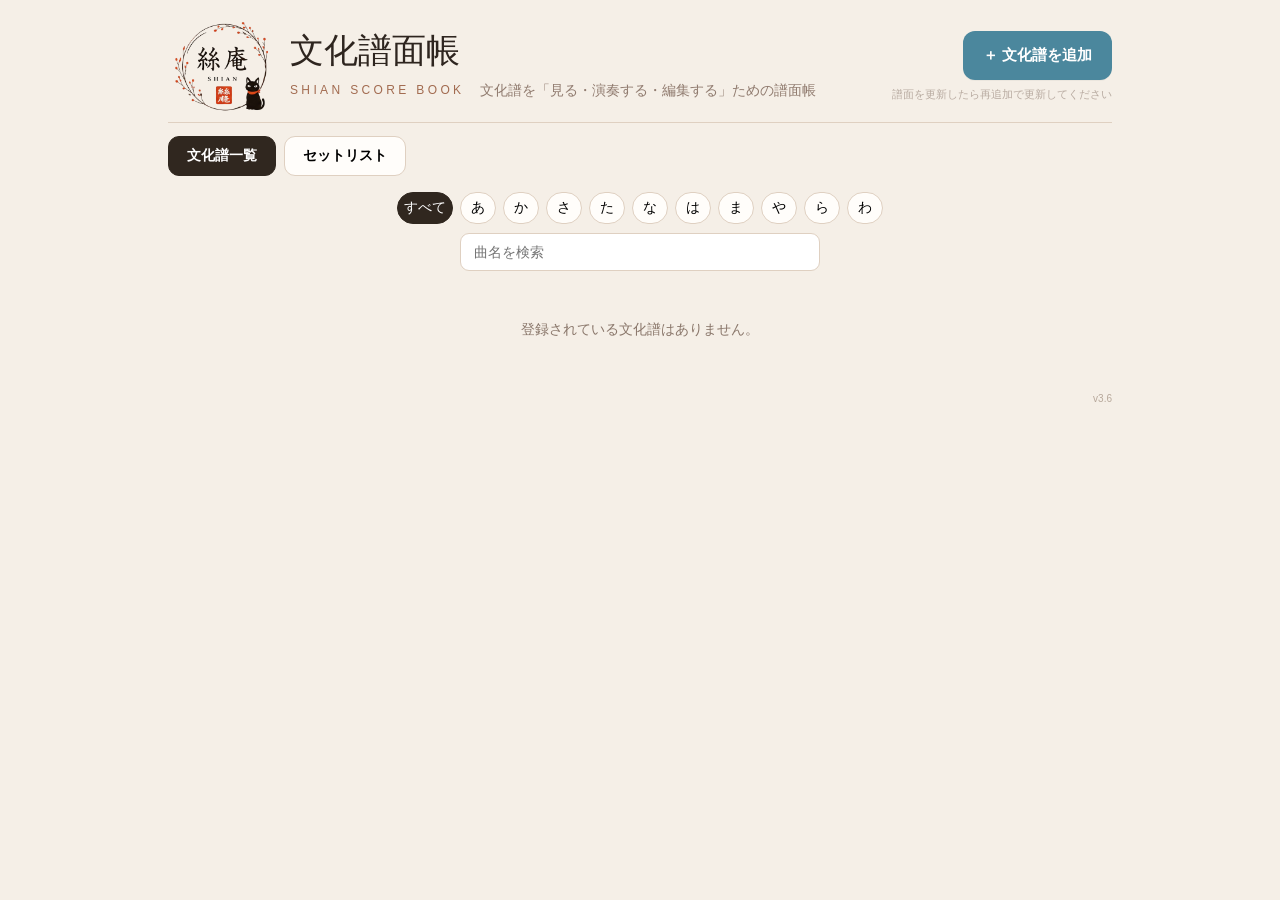
==== commit e02477aa: "Add files via upload" ====
--- a/index.html
+++ b/index.html
@@ -26,6 +26,31 @@
 .title{font-size:17px;flex:1;min-width:120px}.actions{display:flex;align-items:center;gap:7px}.actions button{border:1px solid var(--line);background:#fff;border-radius:7px;padding:9px 12px;font-weight:700;color:#43362e}
 .actions .view{background:var(--blue2);border-color:#9fc1ce;color:#315f70}.delete{font-size:10px!important;border:0!important;background:transparent!important;color:#8a776b!important;padding:4px!important}
 .empty{text-align:center;color:#8a776b;padding:42px 10px;font-size:14px}
+/* セットリスト機能。譜面帳本体の保存形式とは独立させる。 */
+.modebar{display:flex;gap:8px;align-items:center;padding:13px 0 0}
+.modebar button{background:#fffdfa;border:1px solid var(--line);border-radius:11px;padding:10px 18px;font:700 14px "Yu Gothic",sans-serif;cursor:pointer}
+.modebar button.active{background:#30271f;color:white;border-color:#30271f}
+.setlist-toolbar{display:flex;align-items:center;justify-content:space-between;gap:10px;padding:13px 0}
+.setlist-toolbar[hidden]{display:none}
+.setlist-toolbar p{font-size:12px;color:#7d6e65;margin:0}
+.setlist-toolbar button{border:0;border-radius:9px;background:var(--blue);color:#fff;padding:10px 12px;font-weight:700;cursor:pointer}
+.set-card{background:var(--paper);border:1px solid var(--line);border-radius:13px;padding:13px 14px;box-shadow:0 1px 3px #0000000d}
+.set-card-head{display:flex;align-items:center;flex-wrap:wrap;gap:12px}
+.set-folder{font:600 18px "Yu Mincho",serif;background:transparent;border:0;color:var(--ink);cursor:pointer;text-align:left;flex:1;min-width:155px;padding:6px 0}
+.set-folder small{font:12px "Yu Gothic",sans-serif;color:#8a776b;margin-left:8px}
+.set-member-list{margin:9px 0 0 14px;padding:8px 0 2px 15px;border-left:2px solid #e9ddd1;font-size:14px;line-height:1.9}
+.set-editor-list{border:1px solid var(--line);border-radius:9px;background:white;max-height:200px;overflow:auto;padding:5px 10px}
+.set-editor-option{display:flex;align-items:center;gap:10px;border-bottom:1px solid #f0e9e1;padding:7px 2px;font-size:14px;cursor:pointer}
+.set-editor-option:last-child{border-bottom:none}
+.set-editor-option input{width:18px;height:18px;accent-color:var(--blue);flex:0 0 auto}
+.set-chosen-row{display:flex;align-items:center;gap:7px;border-bottom:1px solid #ece1d7;padding:7px 2px;font-size:14px}
+.set-chosen-row:last-child{border-bottom:none}
+.set-chosen-row span{flex:1;min-width:0}
+.set-chosen-row button{border:1px solid var(--line);background:#fff;border-radius:6px;padding:5px 9px;cursor:pointer}
+.setlist-dialog .popup-center{max-width:540px}
+.setlist-dialog .popup-card{max-height:calc(100vh - 40px);overflow:auto}
+.setlist-dialog .field{margin:10px 0}
+
 .popup-overlay{position:fixed;inset:0;z-index:9999;display:none;background:rgba(43,35,29,.55)}
 .popup-overlay.open{display:block}
 .popup-center{position:absolute;left:50%;top:50%;transform:translate(-50%,-50%);width:calc(100% - 36px);max-width:460px}
@@ -38,6 +63,10 @@
 .note{font-size:12px;color:#7d6e65;line-height:1.65;margin:10px 0 0}
 .view-options{display:grid;gap:10px;margin-top:12px}.view-option{display:flex;align-items:center;justify-content:space-between;gap:16px;padding:11px 12px;background:#f7f1ea;border:1px solid #e2d4c7;border-radius:9px}.view-option span{font-size:14px}.view-option input{width:20px;height:20px;accent-color:var(--blue)}.view-option.disabled{opacity:.45}.view-help{font-size:11px;color:#7d6e65;line-height:1.55;margin:9px 0 0}
 @media(max-width:620px){
+.modebar{padding-top:9px}.modebar button{padding:8px 11px;font-size:12px}
+.set-card-head .actions{width:auto;flex-wrap:wrap;gap:4px}
+.set-folder{font-size:16px}
+
 .app{padding:9px 10px 28px}
 header.top-header{align-items:center;gap:9px;padding-bottom:5px}
 .brand-block{gap:10px}
@@ -71,7 +100,15 @@
     <p class="update-note">譜面を更新したら再追加で更新してください</p>
   </div>
 </header>
-<section class="tools">
+<div class="modebar" role="group" aria-label="譜面帳の表示切り替え">
+  <button id="libraryMode" class="active" type="button" aria-pressed="true">文化譜一覧</button>
+  <button id="setlistMode" type="button" aria-pressed="false">セットリスト</button>
+</div>
+<section id="setlistToolbar" class="setlist-toolbar" hidden>
+  <p>選んだ譜面だけを、好きな順番で連続表示します。</p>
+  <button id="createSetlist" type="button">＋ セットリスト作成</button>
+</section>
+<section class="tools" id="libraryTools">
   <div class="kana" id="kana">
 <button type="button" class="active" data-row="すべて">すべて</button>
 <button type="button" data-row="あ">あ</button>
@@ -109,15 +146,32 @@
 <div class="modal-actions"><button type="button" id="duplicateCancel">キャンセル</button><button type="button" class="primary" id="duplicateUpdate">更新</button></div>
 </div></div></div>
 
+<div class="popup-overlay setlist-dialog" id="setlistDialog" aria-hidden="true">
+  <div class="popup-center"><div class="popup-card" role="dialog" aria-modal="true" aria-labelledby="setlistDialogTitle">
+    <h2 id="setlistDialogTitle">セットリストを作成</h2>
+    <div class="field"><label for="setlistName">フォルダ名（セットリスト名）</label><input id="setlistName" maxlength="80" placeholder="例：じょんがら節"></div>
+    <div class="field"><label>登録する譜面を選ぶ</label><div id="setlistCandidates" class="set-editor-list"></div></div>
+    <div class="field"><label>表示する順番（↑↓で並び替え）</label><div id="setlistChosen" class="set-editor-list"></div></div>
+    <p class="note">譜面帳にある元の譜面は移動・削除されません。セットリストには譜面の参照だけを保存します。</p>
+    <div class="modal-actions"><button type="button" id="setlistCancel">キャンセル</button><button class="primary" type="button" id="setlistSave">保存</button></div>
+  </div></div>
+</div>
 <script>
 (()=>{
 const KEY="shian-scorebook-library-v2";
+const SETLIST_KEY="shian-scorebook-setlists-v1";
+const ACTIVE_SETLIST_KEY="shian-scorebook-active-setlist-v1";
 const ROWS=["すべて","あ","か","さ","た","な","は","ま","や","ら","わ"];
 let active="すべて", pending=null, duplicateIndex=-1, pendingView=null;
+let showSetlists=false, editingSetlistId=null, chosenItemIds=[];
+const expandedSetlists=new Set();
 const $=s=>document.querySelector(s), list=$("#list"), file=$("#file"), collator=new Intl.Collator("ja",{sensitivity:"base",numeric:true});
 
 function load(){try{const x=JSON.parse(localStorage.getItem(KEY)||"[]");return Array.isArray(x)?x:[]}catch{return []}}
 function save(x){localStorage.setItem(KEY,JSON.stringify(x))}
+function loadSetlists(){try{const x=JSON.parse(localStorage.getItem(SETLIST_KEY)||"[]");return Array.isArray(x)?x:[]}catch{return []}}
+function saveSetlists(x){localStorage.setItem(SETLIST_KEY,JSON.stringify(x))}
+function newId(){return (globalThis.crypto&&crypto.randomUUID)?crypto.randomUUID():"set-"+Date.now().toString(36)+"-"+Math.random().toString(36).slice(2)}
 function hira(s=""){return s.normalize("NFKC").replace(/[ァ-ヶ]/g,c=>String.fromCharCode(c.charCodeAt(0)-0x60)).replace(/\s+/g,"").toLowerCase()}
 function baseKana(s=""){return hira(s).normalize("NFD").replace(/[\u3099\u309A]/g,"").normalize("NFC").replace(/[ぁぃぅぇぉ]/g,c=>({"ぁ":"あ","ぃ":"い","ぅ":"う","ぇ":"え","ぉ":"お"}[c])).replace(/[ゃゅょ]/g,c=>({"ゃ":"や","ゅ":"ゆ","ょ":"よ"}[c])).replace("っ","つ")}
 function rowOf(reading){
@@ -161,6 +215,7 @@
 function hasVocal(score){return Array.isArray(score?.vocalNotes)&&score.vocalNotes.length>0}
 function layerLabel(layer,index){if(layer?.name)return String(layer.name);if(layer?.label)return String(layer.label);if(layer?.id==="technique-layer")return "奏法";return "書き込み"+(index+1)}
 function openViewOptions(item){
+ sessionStorage.removeItem(ACTIVE_SETLIST_KEY);
  const score=scoreOfPayload(item.payload)||{},box=$("#viewOptions");pendingView=item;$("#viewSongTitle").textContent=item.title;box.innerHTML="";
  const add=(key,label,checked,enabled=true)=>{const row=document.createElement("label");row.className="view-option"+(enabled?"":" disabled");const name=document.createElement("span");name.textContent=label;const input=document.createElement("input");input.type="checkbox";input.dataset.viewKey=key;input.checked=checked;input.disabled=!enabled;row.append(name,input);box.append(row)};
  add("lyrics","歌詞",score.lyricsVisible!==false,hasLyrics(score));add("vocal","唄",score.vocalVisible!==false,hasVocal(score));
@@ -168,6 +223,7 @@
  openPopup($("#viewDialog"));
 }
 function render(){
+ if(showSetlists){renderSetlists();return}
  let lib=load().sort((a,b)=>collator.compare(hira(a.reading||a.title),hira(b.reading||b.title)));
  const q=hira($("#search").value);
  lib=lib.filter(x=>(active==="すべて"||rowOf(x.reading||x.title)===active)&&(!q||hira(x.title).includes(q)||hira(x.reading).includes(q)));
@@ -192,6 +248,104 @@
   a.append(view,play,del);card.append(t,a);list.append(card);
  }
 }
+/* ===== セットリスト（参照のみ。文化譜JSONを複製・変更しない） ===== */
+function switchMode(setlists){
+ showSetlists=Boolean(setlists);
+ $("#libraryMode").classList.toggle("active",!showSetlists);
+ $("#setlistMode").classList.toggle("active",showSetlists);
+ $("#libraryMode").setAttribute("aria-pressed",String(!showSetlists));
+ $("#setlistMode").setAttribute("aria-pressed",String(showSetlists));
+ $("#libraryTools").hidden=showSetlists;
+ $("#setlistToolbar").hidden=!showSetlists;
+ render();
+}
+function renderSetlists(){
+ const lib=load();const byId=new Map(lib.map(x=>[String(x.id),x]));
+ list.innerHTML="";
+ const setlists=loadSetlists();
+ if(!setlists.length){const empty=document.createElement("div");empty.className="empty";empty.textContent="セットリストはまだありません。「＋ セットリスト作成」から作れます。";list.append(empty);return}
+ for(const set of setlists){
+  const members=(Array.isArray(set.itemIds)?set.itemIds:[]).map(id=>byId.get(String(id))).filter(Boolean);
+  const box=document.createElement("article");box.className="set-card";
+  const head=document.createElement("div");head.className="set-card-head";
+  const folder=document.createElement("button");folder.className="set-folder";folder.type="button";
+  const name=document.createElement("span");name.textContent="▸ 📁 "+set.name;
+  const count=document.createElement("small");count.textContent=members.length+"譜";
+  folder.append(name,count);
+  const contents=document.createElement("div");contents.className="set-member-list";
+  const missing=(set.itemIds||[]).length-members.length;
+  if(members.length){members.forEach((x,i)=>{const row=document.createElement("div");row.textContent=(i+1)+". "+x.title;contents.append(row)})}
+  else{contents.textContent="登録済みの譜面がありません。"}
+  if(missing){const note=document.createElement("p");note.className="note";note.textContent="譜面帳から削除された譜面が"+missing+"件あります。";contents.append(note)}
+  contents.hidden=!expandedSetlists.has(set.id);
+  folder.setAttribute("aria-expanded",String(!contents.hidden));
+  folder.onclick=()=>{contents.hidden=!contents.hidden;folder.setAttribute("aria-expanded",String(!contents.hidden));if(contents.hidden)expandedSetlists.delete(set.id);else expandedSetlists.add(set.id);name.textContent=(contents.hidden?"▸":"▾")+" 📁 "+set.name};
+  const actions=document.createElement("div");actions.className="actions";
+  const open=document.createElement("button");open.className="view";open.type="button";open.textContent="▶ 譜面を見る";open.disabled=!members.length;open.onclick=()=>openSetlist(set,members);
+  const edit=document.createElement("button");edit.type="button";edit.textContent="編集";edit.onclick=()=>editSetlist(set);
+  const del=document.createElement("button");del.className="delete";del.type="button";del.textContent="削除";del.onclick=()=>{
+   if(!confirm("セットリスト「"+set.name+"」を削除しますか？\n元の譜面は残ります。"))return;
+   saveSetlists(loadSetlists().filter(x=>x.id!==set.id));expandedSetlists.delete(set.id);render();
+  };
+  actions.append(open,edit,del);head.append(folder,actions);box.append(head,contents);list.append(box);
+ }
+}
+function openSetlist(set,members){
+ if(!members.length)return;
+ const state={id:set.id,name:set.name,itemIds:members.map(x=>x.id),index:0};
+ try{
+  sessionStorage.setItem(ACTIVE_SETLIST_KEY,JSON.stringify(state));
+  sessionStorage.setItem("shian-scorebook-view-score",JSON.stringify(members[0].payload));
+  sessionStorage.setItem("shian-scorebook-view-item-id",String(members[0].id));
+  location.href="./viewer.html";
+ }catch(error){alert("セットリストを開けませんでした。\n"+(error?.message||error))}
+}
+function editSetlist(set){
+ editingSetlistId=set?.id||null;
+ $("#setlistDialogTitle").textContent=set?"セットリストを編集":"セットリストを作成";
+ $("#setlistName").value=set?.name||"";
+ const presentIds=new Set(load().map(x=>String(x.id)));
+ chosenItemIds=(Array.isArray(set?.itemIds)?set.itemIds:[]).map(String).filter(id=>presentIds.has(id));
+ renderSetlistEditor();openPopup($("#setlistDialog"));$("#setlistName").focus();
+}
+function renderSetlistEditor(){
+ const lib=load().sort((a,b)=>collator.compare(hira(a.reading||a.title),hira(b.reading||b.title)));
+ const byId=new Map(lib.map(x=>[String(x.id),x]));
+ const candidates=$("#setlistCandidates");candidates.innerHTML="";
+ if(!lib.length){candidates.textContent="まず文化譜一覧へ譜面を登録してください。"}
+ for(const item of lib){
+  const id=String(item.id),label=document.createElement("label");label.className="set-editor-option";
+  const check=document.createElement("input");check.type="checkbox";check.checked=chosenItemIds.includes(id);
+  check.onchange=()=>{if(check.checked){if(!chosenItemIds.includes(id))chosenItemIds.push(id)}else chosenItemIds=chosenItemIds.filter(x=>x!==id);renderSetlistEditor()};
+  const title=document.createElement("span");title.textContent=item.title;
+  label.append(check,title);candidates.append(label);
+ }
+ const chosen=$("#setlistChosen");chosen.innerHTML="";
+ if(!chosenItemIds.length){const empty=document.createElement("p");empty.className="note";empty.textContent="上で譜面を選択してください。";chosen.append(empty)}
+ chosenItemIds.forEach((id,i)=>{
+  const item=byId.get(id);if(!item)return;
+  const row=document.createElement("div");row.className="set-chosen-row";
+  const title=document.createElement("span");title.textContent=(i+1)+". "+item.title;
+  const up=document.createElement("button");up.type="button";up.textContent="↑";up.title="前へ移動";up.disabled=i===0;up.onclick=()=>{[chosenItemIds[i-1],chosenItemIds[i]]=[chosenItemIds[i],chosenItemIds[i-1]];renderSetlistEditor()};
+  const down=document.createElement("button");down.type="button";down.textContent="↓";down.title="後へ移動";down.disabled=i===chosenItemIds.length-1;down.onclick=()=>{[chosenItemIds[i+1],chosenItemIds[i]]=[chosenItemIds[i],chosenItemIds[i+1]];renderSetlistEditor()};
+  row.append(title,up,down);chosen.append(row);
+ });
+}
+$("#libraryMode").onclick=()=>switchMode(false);
+$("#setlistMode").onclick=()=>switchMode(true);
+$("#createSetlist").onclick=()=>editSetlist(null);
+$("#setlistCancel").onclick=()=>closePopup($("#setlistDialog"));
+$("#setlistSave").onclick=()=>{
+ const name=$("#setlistName").value.trim();
+ if(!name){alert("セットリスト名を入力してください。");$("#setlistName").focus();return}
+ if(!chosenItemIds.length){alert("セットリストへ登録する譜面を選んでください。");return}
+ const all=loadSetlists(),index=all.findIndex(x=>x.id===editingSetlistId);
+ if(all.some((x,i)=>i!==index&&x.name===name)){alert("同じ名前のセットリストがあります。");return}
+ const item={id:index>=0?all[index].id:newId(),name,itemIds:chosenItemIds.slice()};
+ if(index>=0)all[index]=item;else all.push(item);
+ try{saveSetlists(all)}catch(error){alert("セットリストを保存できませんでした。\n"+(error?.message||error));return}
+ closePopup($("#setlistDialog"));render();
+};
 const kana=$("#kana");
 kana.querySelectorAll("button[data-row]").forEach(b=>{
  b.addEventListener("click",()=>{
@@ -235,6 +389,7 @@
  try{
   const cloned=JSON.parse(JSON.stringify(pendingView.payload)),score=scoreOfPayload(cloned);
   $("#viewOptions").querySelectorAll("input[data-view-key]").forEach(input=>{if(input.disabled)return;const key=input.dataset.viewKey;if(key==="lyrics")score.lyricsVisible=input.checked;else if(key==="vocal")score.vocalVisible=input.checked;else if(key.startsWith("layer:")){const i=Number(key.slice(6));if(Array.isArray(score.layers)&&score.layers[i]){score.layers[i].visible=input.checked;score.layers[i].printEnabled=input.checked}}});
+  sessionStorage.removeItem(ACTIVE_SETLIST_KEY);
   sessionStorage.setItem("shian-scorebook-view-score",JSON.stringify(cloned));
   sessionStorage.setItem("shian-scorebook-view-item-id",String(pendingView.id||""));
   closePopup($("#viewDialog"));pendingView=null;location.href="./viewer.html";
